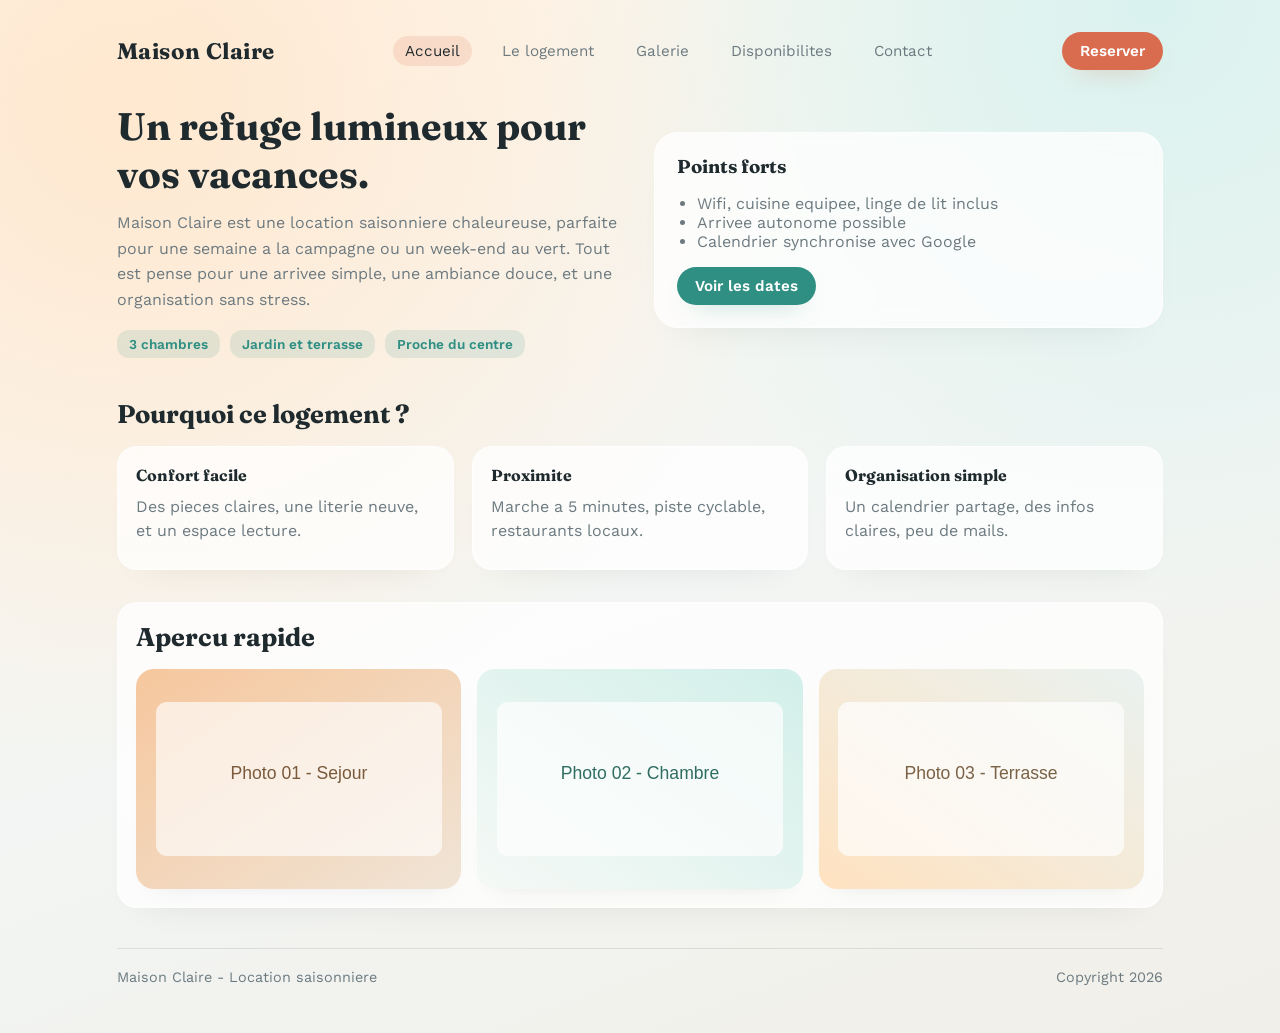
==== exemples/claire-location/index.html @ 31b8a8f3 "Initialiser projet et exemple Claire" ====
<!doctype html>
<html lang="fr">
  <head>
    <meta charset="utf-8" />
    <meta name="viewport" content="width=device-width, initial-scale=1" />
    <title>Maison Claire - Location saisonniere</title>
    <link rel="stylesheet" href="style.css" />
  </head>
  <body data-page="index">
    <div class="page">
      <header class="site-header">
        <div class="logo">Maison Claire</div>
        <nav class="nav">
          <a href="index.html" data-page-link="index">Accueil</a>
          <a href="logement.html" data-page-link="logement">Le logement</a>
          <a href="galerie.html" data-page-link="galerie">Galerie</a>
          <a href="disponibilites.html" data-page-link="disponibilites">Disponibilites</a>
          <a href="contact.html" data-page-link="contact">Contact</a>
        </nav>
        <a class="button" href="contact.html">Reserver</a>
      </header>

      <main>
        <section class="hero">
          <div>
            <h1>Un refuge lumineux pour vos vacances.</h1>
            <p>
              Maison Claire est une location saisonniere chaleureuse, parfaite pour
              une semaine a la campagne ou un week-end au vert. Tout est pense pour
              une arrivee simple, une ambiance douce, et une organisation sans
              stress.
            </p>
            <div class="tags">
              <span class="tag">3 chambres</span>
              <span class="tag">Jardin et terrasse</span>
              <span class="tag">Proche du centre</span>
            </div>
          </div>
          <div class="hero-card">
            <h3>Points forts</h3>
            <ul class="list">
              <li>Wifi, cuisine equipee, linge de lit inclus</li>
              <li>Arrivee autonome possible</li>
              <li>Calendrier synchronise avec Google</li>
            </ul>
            <a class="button secondary" href="disponibilites.html">Voir les dates</a>
          </div>
        </section>

        <section>
          <h2 class="section-title">Pourquoi ce logement ?</h2>
          <div class="card-grid">
            <article class="card reveal" style="--delay: 0.05s">
              <h4>Confort facile</h4>
              <p>Des pieces claires, une literie neuve, et un espace lecture.</p>
            </article>
            <article class="card reveal" style="--delay: 0.15s">
              <h4>Proximite</h4>
              <p>Marche a 5 minutes, piste cyclable, restaurants locaux.</p>
            </article>
            <article class="card reveal" style="--delay: 0.25s">
              <h4>Organisation simple</h4>
              <p>Un calendrier partage, des infos claires, peu de mails.</p>
            </article>
          </div>
        </section>

        <section class="card reveal" style="--delay: 0.35s">
          <h2 class="section-title">Apercu rapide</h2>
          <div class="photo-grid">
            <img src="assets/photos/photo-01.svg" alt="Sejour lumineux" />
            <img src="assets/photos/photo-02.svg" alt="Chambre principale" />
            <img src="assets/photos/photo-03.svg" alt="Terrasse" />
          </div>
        </section>
      </main>

      <footer class="footer">
        <span>Maison Claire - Location saisonniere</span>
        <span>Copyright <span id="year"></span></span>
      </footer>
    </div>
    <script src="script.js"></script>
  </body>
</html>
---- exemples/claire-location/style.css ----
@import url('https://fonts.googleapis.com/css2?family=Fraunces:opsz,wght@9..144,500;9..144,700&family=Work+Sans:wght@300;400;500;600&display=swap');

:root {
  --ink: #1f2a2e;
  --paper: #f6f1ea;
  --accent: #d96c4f;
  --accent-2: #2f8f83;
  --sun: #f3c56b;
  --muted: #6c7a80;
  --shadow: rgba(20, 24, 26, 0.12);
  --glass: rgba(255, 255, 255, 0.75);
}

* {
  box-sizing: border-box;
}

body {
  margin: 0;
  font-family: "Work Sans", "Trebuchet MS", sans-serif;
  color: var(--ink);
  background: radial-gradient(circle at 10% 10%, #ffe8cf 0%, transparent 45%),
    radial-gradient(circle at 90% 0%, #d9f2ef 0%, transparent 40%),
    linear-gradient(160deg, #fff7ee 0%, #f2f5f3 55%, #f1efe9 100%);
  min-height: 100vh;
}

body::before {
  content: "";
  position: fixed;
  inset: 0;
  background-image: radial-gradient(circle at 20% 20%, rgba(47, 143, 131, 0.08) 0 2px, transparent 2px 24px);
  pointer-events: none;
  z-index: 0;
}

a {
  color: inherit;
  text-decoration: none;
}

.page {
  position: relative;
  z-index: 1;
  padding: 32px 6vw 48px;
  max-width: 1200px;
  margin: 0 auto;
}

.site-header {
  display: grid;
  grid-template-columns: auto 1fr auto;
  align-items: center;
  gap: 24px;
  margin-bottom: 32px;
}

.logo {
  font-family: "Fraunces", Georgia, serif;
  font-size: 1.4rem;
  font-weight: 700;
  letter-spacing: 0.02em;
}

.nav {
  display: flex;
  gap: 18px;
  flex-wrap: wrap;
  justify-content: center;
}

.nav a {
  padding: 6px 12px;
  border-radius: 999px;
  font-size: 0.95rem;
  color: var(--muted);
  transition: all 0.25s ease;
}

.nav a.active,
.nav a:hover {
  color: var(--ink);
  background: rgba(217, 108, 79, 0.15);
}

.button {
  display: inline-flex;
  align-items: center;
  gap: 8px;
  padding: 10px 18px;
  border-radius: 999px;
  background: var(--accent);
  color: #fff;
  font-weight: 600;
  font-size: 0.95rem;
  box-shadow: 0 12px 24px -16px rgba(217, 108, 79, 0.8);
}

.button.secondary {
  background: var(--accent-2);
  box-shadow: 0 12px 24px -16px rgba(47, 143, 131, 0.7);
}

.hero {
  display: grid;
  grid-template-columns: repeat(auto-fit, minmax(260px, 1fr));
  gap: 28px;
  align-items: center;
  margin-bottom: 40px;
}

.hero h1 {
  font-family: "Fraunces", Georgia, serif;
  font-size: clamp(2.4rem, 3vw, 3.4rem);
  margin: 0 0 12px;
}

.hero p {
  margin: 0 0 18px;
  color: var(--muted);
  line-height: 1.6;
}

.hero-card {
  background: var(--glass);
  border-radius: 24px;
  padding: 22px;
  border: 1px solid rgba(255, 255, 255, 0.6);
  box-shadow: 0 20px 40px -30px var(--shadow);
  backdrop-filter: blur(8px);
  animation: float 6s ease-in-out infinite;
}

.hero-card h3 {
  margin: 0 0 12px;
  font-family: "Fraunces", Georgia, serif;
}

.tags {
  display: flex;
  flex-wrap: wrap;
  gap: 10px;
  margin: 12px 0 0;
}

.tag {
  padding: 6px 12px;
  border-radius: 12px;
  background: rgba(47, 143, 131, 0.12);
  color: var(--accent-2);
  font-size: 0.85rem;
  font-weight: 600;
}

.section-title {
  font-family: "Fraunces", Georgia, serif;
  font-size: 1.6rem;
  margin: 0 0 16px;
}

.card-grid {
  display: grid;
  grid-template-columns: repeat(auto-fit, minmax(240px, 1fr));
  gap: 18px;
  margin-bottom: 32px;
}

.card {
  background: var(--glass);
  border-radius: 20px;
  padding: 18px;
  border: 1px solid rgba(255, 255, 255, 0.65);
  box-shadow: 0 18px 36px -28px var(--shadow);
}

.card h4 {
  margin: 0 0 10px;
  font-family: "Fraunces", Georgia, serif;
}

.card p,
.card li {
  margin: 0 0 8px;
  color: var(--muted);
  line-height: 1.5;
}

.photo-grid {
  display: grid;
  grid-template-columns: repeat(auto-fit, minmax(220px, 1fr));
  gap: 16px;
}

.photo-grid img {
  width: 100%;
  height: 220px;
  object-fit: cover;
  border-radius: 18px;
  box-shadow: 0 12px 24px -18px var(--shadow);
}

.list {
  padding-left: 20px;
  color: var(--muted);
}

.note {
  background: rgba(243, 197, 107, 0.2);
  border-radius: 14px;
  padding: 14px 16px;
  font-size: 0.92rem;
  color: #6a4f2f;
}

.calendar {
  border-radius: 20px;
  overflow: hidden;
  border: 1px solid rgba(255, 255, 255, 0.7);
  box-shadow: 0 20px 40px -32px var(--shadow);
}

.calendar iframe {
  width: 100%;
  min-height: 520px;
  border: 0;
}

.form {
  display: grid;
  gap: 14px;
}

.form input,
.form textarea {
  width: 100%;
  padding: 12px 14px;
  border-radius: 12px;
  border: 1px solid rgba(31, 42, 46, 0.15);
  font-family: inherit;
}

.form textarea {
  min-height: 120px;
}

.footer {
  margin-top: 40px;
  padding-top: 20px;
  border-top: 1px solid rgba(31, 42, 46, 0.1);
  color: var(--muted);
  font-size: 0.9rem;
  display: flex;
  flex-wrap: wrap;
  gap: 12px;
  justify-content: space-between;
}

.reveal {
  animation: fadeUp 0.8s ease both;
  animation-delay: var(--delay, 0s);
}

@keyframes fadeUp {
  from {
    opacity: 0;
    transform: translateY(20px);
  }
  to {
    opacity: 1;
    transform: translateY(0);
  }
}

@keyframes float {
  0% {
    transform: translateY(0);
  }
  50% {
    transform: translateY(-10px);
  }
  100% {
    transform: translateY(0);
  }
}

@media (max-width: 900px) {
  .site-header {
    grid-template-columns: 1fr;
    text-align: center;
  }

  .nav {
    justify-content: center;
  }

  .button {
    justify-content: center;
  }
}

@media (max-width: 600px) {
  .page {
    padding: 24px 5vw 36px;
  }

  .hero-card {
    animation: none;
  }

  .photo-grid img {
    height: 200px;
  }
}
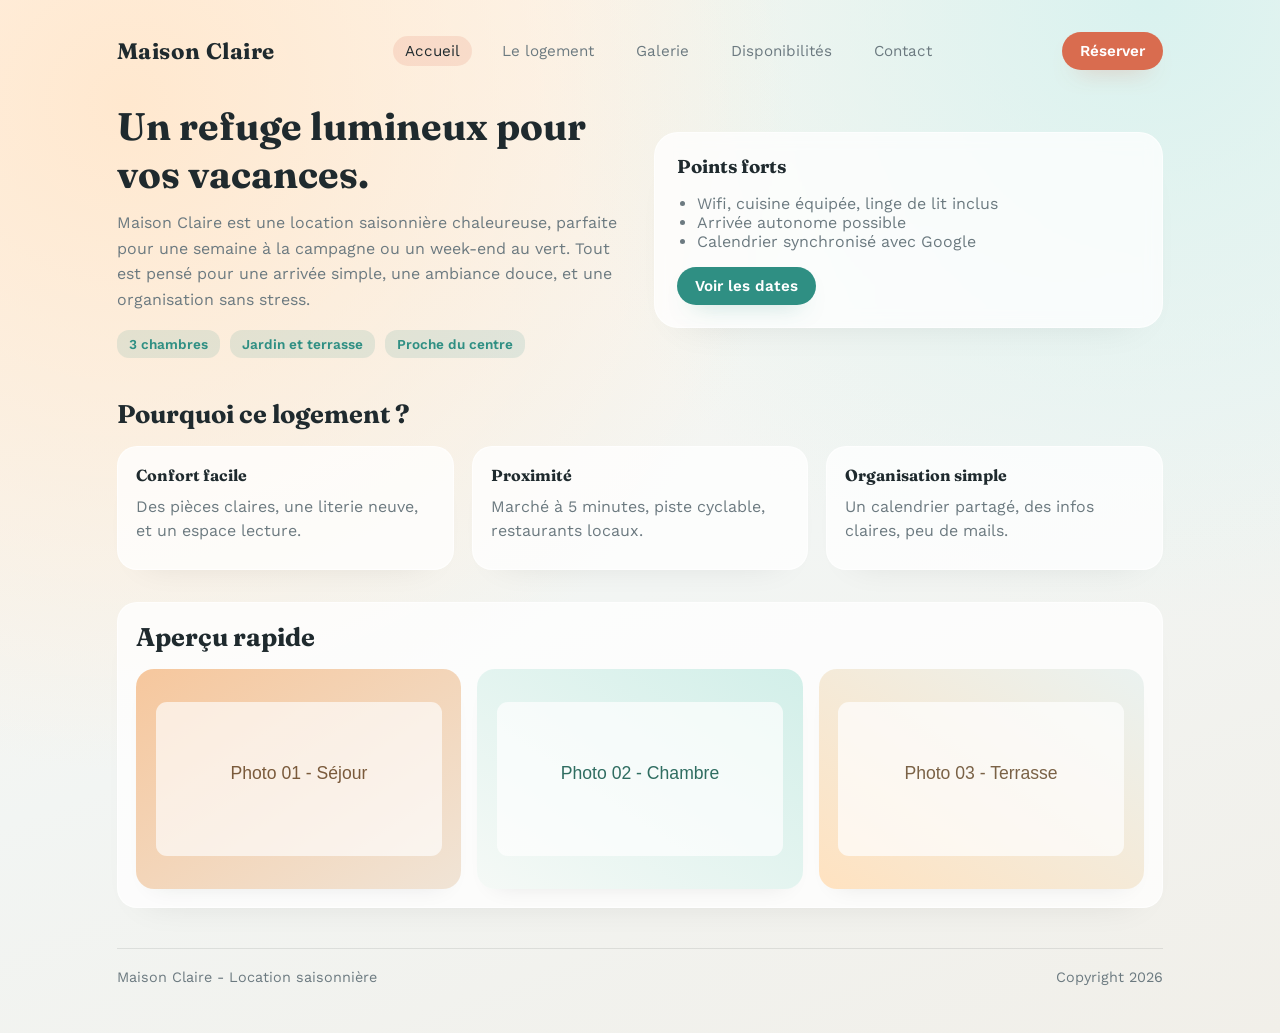
==== commit f661e984: "Corriger textes et accents" ====
--- a/exemples/claire-location/index.html
+++ b/exemples/claire-location/index.html
@@ -3,7 +3,7 @@
   <head>
     <meta charset="utf-8" />
     <meta name="viewport" content="width=device-width, initial-scale=1" />
-    <title>Maison Claire - Location saisonniere</title>
+    <title>Maison Claire - Location saisonnière</title>
     <link rel="stylesheet" href="style.css" />
   </head>
   <body data-page="index">
@@ -14,10 +14,10 @@
           <a href="index.html" data-page-link="index">Accueil</a>
           <a href="logement.html" data-page-link="logement">Le logement</a>
           <a href="galerie.html" data-page-link="galerie">Galerie</a>
-          <a href="disponibilites.html" data-page-link="disponibilites">Disponibilites</a>
+          <a href="disponibilites.html" data-page-link="disponibilites">Disponibilités</a>
           <a href="contact.html" data-page-link="contact">Contact</a>
         </nav>
-        <a class="button" href="contact.html">Reserver</a>
+        <a class="button" href="contact.html">Réserver</a>
       </header>
 
       <main>
@@ -25,9 +25,9 @@
           <div>
             <h1>Un refuge lumineux pour vos vacances.</h1>
             <p>
-              Maison Claire est une location saisonniere chaleureuse, parfaite pour
-              une semaine a la campagne ou un week-end au vert. Tout est pense pour
-              une arrivee simple, une ambiance douce, et une organisation sans
+              Maison Claire est une location saisonnière chaleureuse, parfaite pour
+              une semaine à la campagne ou un week-end au vert. Tout est pensé pour
+              une arrivée simple, une ambiance douce, et une organisation sans
               stress.
             </p>
             <div class="tags">
@@ -39,9 +39,9 @@
           <div class="hero-card">
             <h3>Points forts</h3>
             <ul class="list">
-              <li>Wifi, cuisine equipee, linge de lit inclus</li>
-              <li>Arrivee autonome possible</li>
-              <li>Calendrier synchronise avec Google</li>
+              <li>Wifi, cuisine équipée, linge de lit inclus</li>
+              <li>Arrivée autonome possible</li>
+              <li>Calendrier synchronisé avec Google</li>
             </ul>
             <a class="button secondary" href="disponibilites.html">Voir les dates</a>
           </div>
@@ -52,23 +52,23 @@
           <div class="card-grid">
             <article class="card reveal" style="--delay: 0.05s">
               <h4>Confort facile</h4>
-              <p>Des pieces claires, une literie neuve, et un espace lecture.</p>
+              <p>Des pièces claires, une literie neuve, et un espace lecture.</p>
             </article>
             <article class="card reveal" style="--delay: 0.15s">
-              <h4>Proximite</h4>
-              <p>Marche a 5 minutes, piste cyclable, restaurants locaux.</p>
+              <h4>Proximité</h4>
+              <p>Marché à 5 minutes, piste cyclable, restaurants locaux.</p>
             </article>
             <article class="card reveal" style="--delay: 0.25s">
               <h4>Organisation simple</h4>
-              <p>Un calendrier partage, des infos claires, peu de mails.</p>
+              <p>Un calendrier partagé, des infos claires, peu de mails.</p>
             </article>
           </div>
         </section>
 
         <section class="card reveal" style="--delay: 0.35s">
-          <h2 class="section-title">Apercu rapide</h2>
+          <h2 class="section-title">Aperçu rapide</h2>
           <div class="photo-grid">
-            <img src="assets/photos/photo-01.svg" alt="Sejour lumineux" />
+            <img src="assets/photos/photo-01.svg" alt="Séjour lumineux" />
             <img src="assets/photos/photo-02.svg" alt="Chambre principale" />
             <img src="assets/photos/photo-03.svg" alt="Terrasse" />
           </div>
@@ -76,7 +76,7 @@
       </main>
 
       <footer class="footer">
-        <span>Maison Claire - Location saisonniere</span>
+        <span>Maison Claire - Location saisonnière</span>
         <span>Copyright <span id="year"></span></span>
       </footer>
     </div>
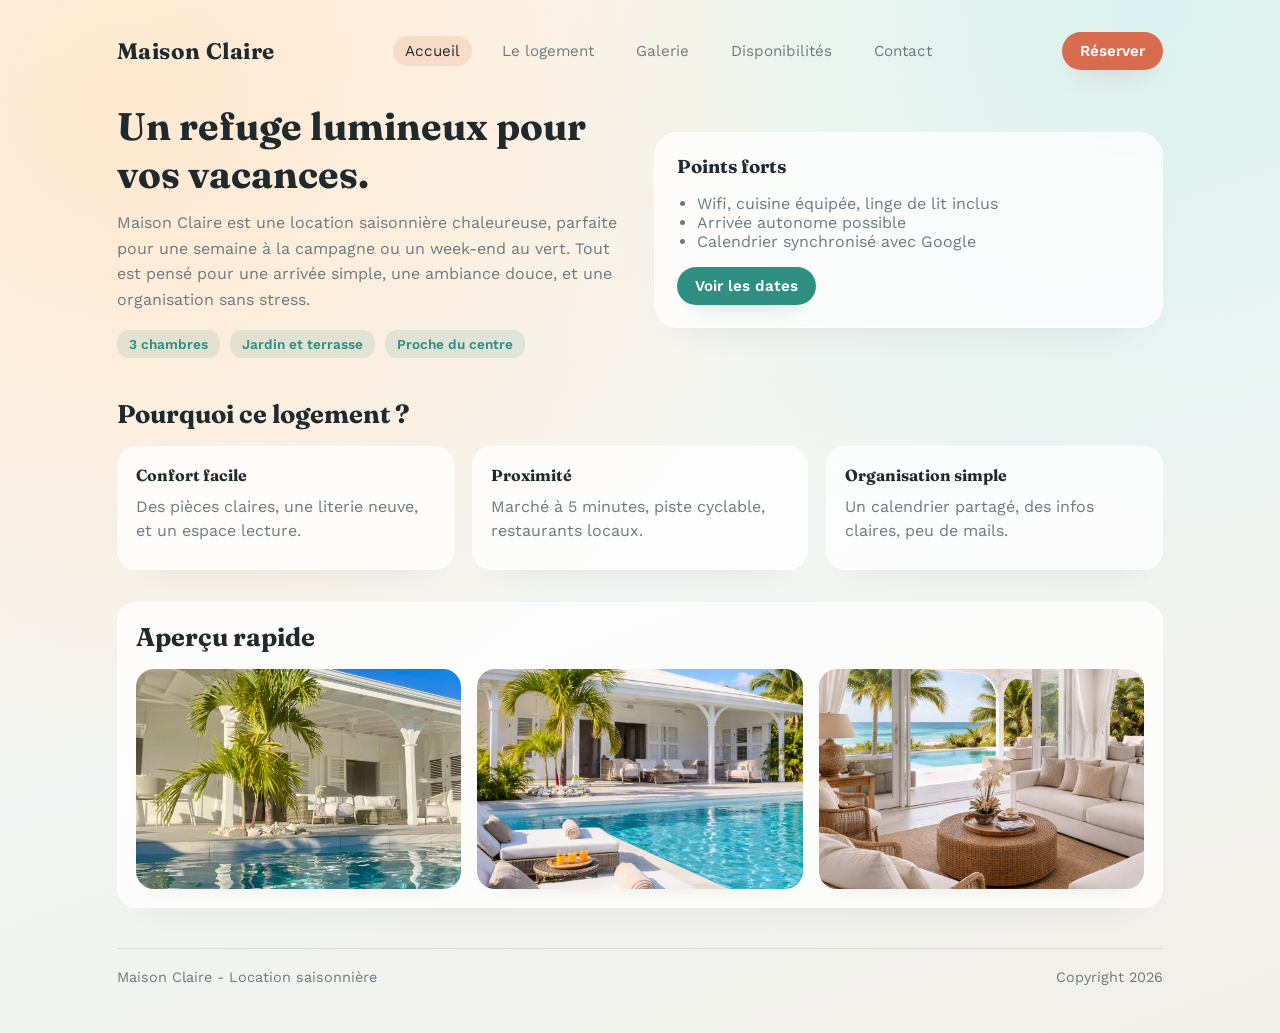
==== commit e7b3f0c5: "Ajouter index A-Z et photos Claire" ====
--- a/exemples/claire-location/index.html
+++ b/exemples/claire-location/index.html
@@ -68,9 +68,9 @@
         <section class="card reveal" style="--delay: 0.35s">
           <h2 class="section-title">Aperçu rapide</h2>
           <div class="photo-grid">
-            <img src="assets/photos/photo-01.svg" alt="Séjour lumineux" />
-            <img src="assets/photos/photo-02.svg" alt="Chambre principale" />
-            <img src="assets/photos/photo-03.svg" alt="Terrasse" />
+            <img src="assets/photos/photo_1.jpeg" alt="Séjour lumineux" />
+            <img src="assets/photos/photo_2.png" alt="Chambre principale" />
+            <img src="assets/photos/photo_3.png" alt="Terrasse" />
           </div>
         </section>
       </main>
